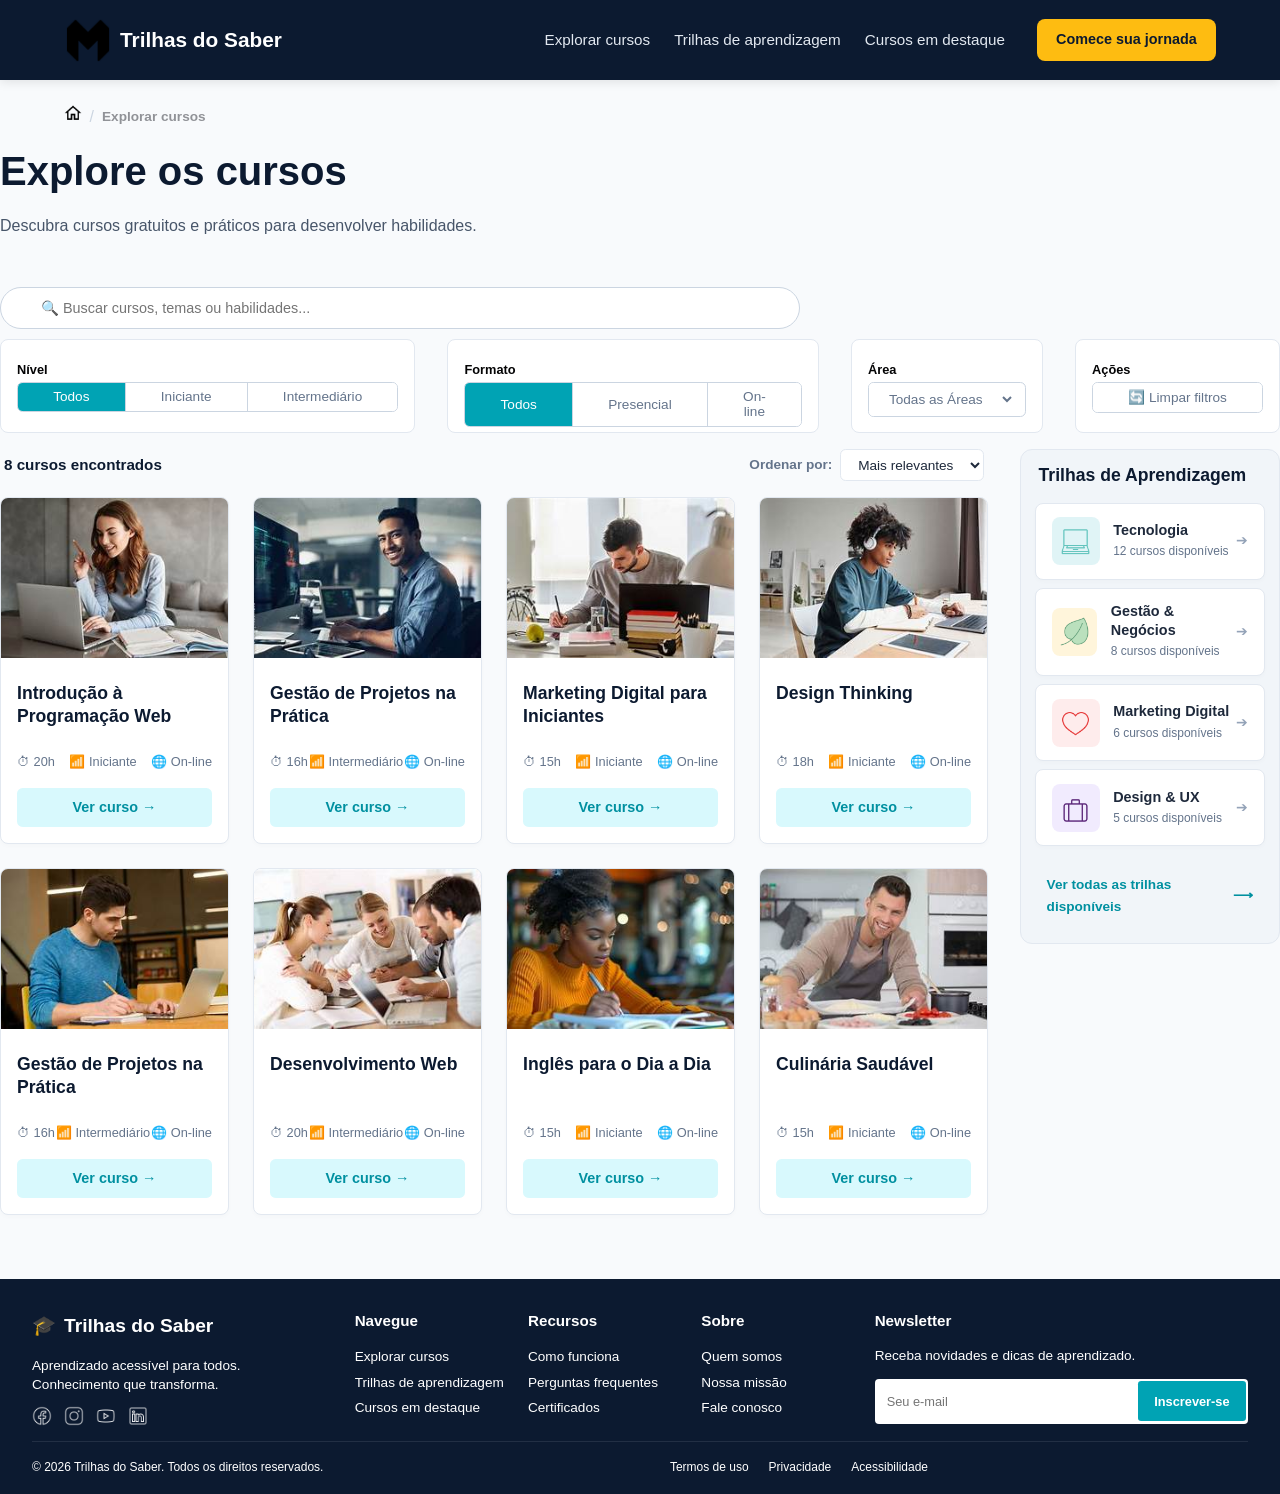
==== cursos.html @ 7eb3063f "Corrigir os comentários" ====
<!doctype html>
<html lang="pt-BR">

<head>
    <meta charset="UTF-8" />
    <meta name="viewport" content="width=device-width, initial-scale=1.0" />
    <title>Cursos - Trilhas do Saber</title>
    <link rel="stylesheet" href="style.css" />
</head>

<body>
    <header class="header-real">
        <div class="logo-area">
            <img src="./imagens/logo.png" alt="Logo do Trilhas do Saber" class="logo" />
            <strong>Trilhas do Saber</strong>
        </div>
        <div class="nav-area">
            <nav class="menu" aria-label="Navegação principal">
                <a href="index.html">Explorar cursos</a>
                <a href="#trilhas">Trilhas de aprendizagem</a>
                <a href="#destaque">Cursos em destaque</a>
            </nav>
            <a href="matricula.html" class="botao-jornada">Comece sua jornada</a>
        </div>
    </header>

    <div class="breadcrumb-container">
        <nav class="breadcrumb" aria-label="Caminho da página">
            <a href="index.html" class="link-casa">
                <img src="./imagens/casa.png" alt="Início" class="img-casa" /></a>
            <span class="separador">/</span>
            <a href="cursos.html" class="atual">Explorar cursos</a>
        </nav>
    </div>

    <main class="container">

        <section class="topo-catalogo">
            <div>
                <h1>Explore os cursos</h1>
                <p>Descubra cursos gratuitos e práticos para desenvolver habilidades.</p>
            </div>
            <div class="busca-container">
                <input type="text" placeholder="🔍 Buscar cursos, temas ou habilidades...">
            </div>
        </section>

        <section class="barra-filtros">

            <div class="filtros-bloco-individual">
                <div class="grupo-filtro">
                    <label>Nível</label>
                    <div class="opcoes-filtro">
                        <button class="btn-filtro ativo">Todos</button>
                        <button class="btn-filtro">Iniciante</button>
                        <button class="btn-filtro">Intermediário</button>
                    </div>
                </div>
            </div>

            <div class="filtros-bloco-individual">
                <div class="grupo-filtro">
                    <label>Formato</label>
                    <div class="opcoes-filtro">
                        <button class="btn-filtro ativo">Todos</button>
                        <button class="btn-filtro">Presencial</button>
                        <button class="btn-filtro">On-line</button>
                    </div>
                </div>
            </div>

            <div class="filtros-bloco-individual">
                <div class="grupo-filtro">
                    <label>Área</label>
                    <div class="opcoes-filtro">
                        <select class="select-filtro">
                            <option>Todas as Áreas</option>
                            <option>Tecnologia</option>
                            <option>Gestão</option>
                            <option>Marketing</option>
                        </select>
                    </div>
                </div>
            </div>

            <div class="filtros-bloco-individual limpar-bloco">
                <div class="grupo-filtro">
                    <label>Ações</label>
                    <div class="opcoes-filtro">
                        <button class="btn-limpar">🔄 Limpar filtros</button>
                    </div>
                </div>
            </div>

        </section>

        <div class="layout-catalogo">

            <section class="coluna-cursos">

                <div class="barra-contagem">
                    <div class="quantidade-cursos">
                        <strong>8 cursos encontrados</strong>
                    </div>

                    <div class="ordenacao-cursos">
                        <label for="ordenar">Ordenar por:</label>
                        <select id="ordenar">
                            <option>Mais relevantes</option>
                            <option>Menor duração</option>
                            <option>Maior duração</option>
                        </select>
                    </div>
                </div>

                <div class="grid-cursos">
                    <article class="card-curso">
                        <img src="././imagens/image2.png" alt="Imagem do curso de Introdução à Programação Web"
                            class="card-img">
                        <div class="card-conteudo">
                            <h3>Introdução à Programação Web</h3>
                            <div class="card-meta">
                                <span>⏱ 20h</span>
                                <span>📶 Iniciante</span>
                                <span>🌐 On-line</span>
                            </div>
                            <a href="matricula.html" class="link-curso">Ver curso →</a>
                        </div>
                    </article>

                    <article class="card-curso">
                        <img src="././imagens/image.png" alt="Imagem do curso de Gestão de Projetos" class="card-img">
                        <div class="card-conteudo">
                            <h3>Gestão de Projetos na Prática</h3>
                            <div class="card-meta">
                                <span>⏱ 16h</span>
                                <span>📶 Intermediário</span>
                                <span>🌐 On-line</span>
                            </div>
                            <a href="matricula.html" class="link-curso">Ver curso →</a>
                        </div>
                    </article>

                    <article class="card-curso">
                        <img src="././imagens/image3.png" alt="Imagem do curso de Marketing Digital para Iniciantes"
                            class="card-img">
                        <div class="card-conteudo">
                            <h3>Marketing Digital para Iniciantes</h3>
                            <div class="card-meta">
                                <span>⏱ 15h</span>
                                <span>📶 Iniciante</span>
                                <span>🌐 On-line</span>
                            </div>
                            <a href="matricula.html" class="link-curso">Ver curso →</a>
                        </div>
                    </article>

                    <article class="card-curso">
                        <img src="././imagens/image4.png" alt="Imagem do curso de Design Thinking" class="card-img">
                        <div class="card-conteudo">
                            <h3>Design Thinking</h3>
                            <div class="card-meta">
                                <span>⏱ 18h</span>
                                <span>📶 Iniciante</span>
                                <span>🌐 On-line</span>
                            </div>
                            <a href="matricula.html" class="link-curso">Ver curso →</a>
                        </div>
                    </article>

                    <article class="card-curso">
                        <img src="././imagens/image5.png" alt="Imagem do curso de Gestão de Projetos" class="card-img">
                        <div class="card-conteudo">
                            <h3>Gestão de Projetos na Prática</h3>
                            <div class="card-meta">
                                <span>⏱ 16h</span>
                                <span>📶 Intermediário</span>
                                <span>🌐 On-line</span>
                            </div>
                            <a href="matricula.html" class="link-curso">Ver curso →</a>
                        </div>
                    </article>

                    <article class="card-curso">
                        <img src="././imagens/image8.png" alt="Imagem do curso de Desenvolvimento Web" class="card-img">
                        <div class="card-conteudo">
                            <h3>Desenvolvimento Web</h3>
                            <div class="card-meta">
                                <span>⏱ 20h</span>
                                <span>📶 Intermediário</span>
                                <span>🌐 On-line</span>
                            </div>
                            <a href="matricula.html" class="link-curso">Ver curso →</a>
                        </div>
                    </article>

                    <article class="card-curso">
                        <img src="././imagens/image7.png" alt="Imagem do curso de Inglês para o Dia a Dia"
                            class="card-img">
                        <div class="card-conteudo">
                            <h3>Inglês para o Dia a Dia</h3>
                            <div class="card-meta">
                                <span>⏱ 15h</span>
                                <span>📶 Iniciante</span>
                                <span>🌐 On-line</span>
                            </div>
                            <a href="matricula.html" class="link-curso">Ver curso →</a>
                        </div>
                    </article>

                    <article class="card-curso">
                        <img src="././imagens/image6.png" alt="Imagem do curso de Culinária Saudável" class="card-img">
                        <div class="card-conteudo">
                            <h3>Culinária Saudável</h3>
                            <div class="card-meta">
                                <span>⏱ 15h</span>
                                <span>📶 Iniciante</span>
                                <span>🌐 On-line</span>
                            </div>
                            <a href="matricula.html" class="link-curso">Ver curso →</a>
                        </div>
                    </article>
                </div>
            </section>

            <aside class="barra-lateral">
                <h2 class="titulo-lateral">Trilhas de Aprendizagem</h2>

                <div class="card-trilha">
                    <div class="trilha-info">
                        <div class="trilha-icone icone-tech">
                            <img src="./imagens/note.png" alt="Tecnologia" class="img-trilha-icone" />
                        </div>
                        <div class="trilha-texto">
                            <h3>Tecnologia</h3>
                            <span>12 cursos disponíveis</span>
                        </div>
                    </div>
                    <span class="seta-trilha">➔</span>
                </div>

                <div class="card-trilha">
                    <div class="trilha-info">
                        <div class="trilha-icone icone-gestao">
                            <img src="./imagens/folha.png" alt="Gestão" class="img-trilha-icone" />
                        </div>
                        <div class="trilha-texto">
                            <h3>Gestão & Negócios</h3>
                            <span>8 cursos disponíveis</span>
                        </div>
                    </div>
                    <span class="seta-trilha">➔</span>
                </div>

                <div class="card-trilha">
                    <div class="trilha-info">
                        <div class="trilha-icone icone-marketing">
                            <img src="./imagens/coracao.png" alt="Marketing" class="img-trilha-icone" />
                        </div>
                        <div class="trilha-texto">
                            <h3>Marketing Digital</h3>
                            <span>6 cursos disponíveis</span>
                        </div>
                    </div>
                    <span class="seta-trilha">➔</span>
                </div>

                <div class="card-trilha">
                    <div class="trilha-info">
                        <div class="trilha-icone icone-design">
                            <img src="./imagens/maleta.png" alt="Design" class="img-trilha-icone" />
                        </div>
                        <div class="trilha-texto">
                            <h3>Design & UX</h3>
                            <span>5 cursos disponíveis</span>
                        </div>
                    </div>
                    <span class="seta-trilha">➔</span>
                </div>

                <a href="#" class="link-ver-trilhas">
                    Ver todas as trilhas disponíveis <span>⟶</span>
                </a>
            </aside>
        </div>
    </main>
    <footer class="footer-principal">
        <div class="footer-container">

            <div class="footer-coluna logo-redes">
                <div class="logo-area-footer">
                    <span>🎓</span>
                    <strong>Trilhas do Saber</strong>
                </div>
                <p class="footer-tagline">Aprendizado acessível para todos. Conhecimento que transforma.</p>
                <div class="redes-sociais">
                    <a href="#" aria-label="Ir para o Facebook"><img src="././imagens/facebook.png" alt="Facebook"></a>
                    <a href="#" aria-label="Ir para o Instagram"><img src="././imagens/instagram.png"
                            alt="Instagram"></a>
                    <a href="#" aria-label="Ir para o YouTube"><img src="././imagens/youtube.png" alt="YouTube"></a>
                    <a href="#" aria-label="Ir para o LinkedIn"><img src="././imagens/linkedin.png" alt="LinkedIn"></a>
                </div>
            </div>

            <div class="footer-coluna">
                <h3>Navegue</h3>
                <ul>
                    <li><a href="cursos.html">Explorar cursos</a></li>
                    <li><a href="#trilhas">Trilhas de aprendizagem</a></li>
                    <li><a href="#destaque">Cursos em destaque</a></li>
                </ul>
            </div>

            <div class="footer-coluna">
                <h3>Recursos</h3>
                <ul>
                    <li><a href="#">Como funciona</a></li>
                    <li><a href="#">Perguntas frequentes</a></li>
                    <li><a href="#">Certificados</a></li>
                </ul>
            </div>

            <div class="footer-coluna">
                <h3>Sobre</h3>
                <ul>
                    <li><a href="#">Quem somos</a></li>
                    <li><a href="#">Nossa missão</a></li>
                    <li><a href="#">Fale conosco</a></li>
                </ul>
            </div>

            <div class="footer-coluna newsletter">
                <h3>Newsletter</h3>
                <p>Receba novidades e dicas de aprendizado.</p>
                <div class="newsletter-form">
                    <input type="email" placeholder="Seu e-mail">
                    <button type="button">Inscrever-se</button>
                </div>
            </div>

        </div>

        <div class="footer-inferior">
            <p>&copy; 2026 Trilhas do Saber. Todos os direitos reservados.</p>
            <div class="links-legais">
                <a href="#">Termos de uso</a>
                <a href="#">Privacidade</a>
                <a href="#">Acessibilidade</a>
            </div>
        </div>
    </footer>
</body>

</html>
---- style.css ----
* {
  box-sizing: border-box;
}
html {
  font-size: 16px;
}

:root {
  --fs-1: 0.875rem;
  --fs-2: 1rem;
  --fs-3: 1.25rem;
  --space-1: 0.5rem;
  --space-2: 1rem;
  --space-3: 1.5rem;
  --cor-primaria: #0c1a30;   
  --cor-destaque: #febc11;    
  --cor-fundo: #f8fafc;       
  --cor-borda: #e2e8f0;       
  --cor-texto: #1e293b;
}

body {
  background-color: var(--cor-fundo);
  color: var(--cor-texto);
  font-family: Verdana, sans-serif;
  margin: 0;
  padding: 0;
  font-size: var(--fs-2);
  line-height: 1.6;
}

/* ==========================================================================
   2. TIPOGRAFIA BASE
   ========================================================================== */
h1, h2, h3 {
  font-family: Verdana, sans-serif;
  line-height: 1.3; 
  color: var(--cor-primaria);
}

h1 {
  font-size: 2.5rem;
  margin-bottom: 0.5rem;
}

h2 {
  font-size: var(--fs-3);
  margin-top: 0;
}

p {
  color: #475569;
  font-size: 1rem;
}

/* ==========================================================================
   3. LAYOUT GLOBAL E HEADER
   ========================================================================== */
.container {
  width: 100%;
  max-width: 105rem;
  margin: 0 auto;
  padding: 0 auto; /* Alinhado lateralmente com o preenchimento do header */
}

.header-real {
  background-color: var(--cor-primaria);
  color: #ffffff;
  display: flex;
  align-items: center;
  justify-content: space-between;
  padding: 1rem 4rem;
  box-shadow: 0 2px 10px rgba(0,0,0,0.1);
}
.logo{
  max-width: 3rem;              
  max-height: 100%;     
  width: auto;
  object-fit: contain;           /* Evita distorções na imagem */
  transition: transform 0.2s;    /* Transição suave para o efeito de passar o mouse */
}

.logo-area {
  display: flex;
  align-items: center;
  gap: 0.5rem;
  font-size: 1.3rem;
}

.logo-area strong {
  color: #ffffff;
}

.nav-area {
  display: flex;
  align-items: center;
  gap: 2rem;
}

.menu {
  display: flex;
  gap: 1.5rem;
}

.menu a {
  background: transparent;
  color: #e2e8f0;
  text-decoration: none;
  font-weight: 500;
  font-size: 0.95rem;
  transition: color 0.2s;
}

.menu a:hover {
  color: var(--cor-destaque);
}

.botao-jornada {
  background-color: var(--cor-destaque);
  color: var(--cor-primaria);
  padding: 0.6rem 1.2rem;
  border-radius: 0.5rem;
  text-decoration: none;
  font-weight: 700;
  font-size: 0.9rem;
  transition: transform 0.2s;
}

.botao-jornada:hover {
  transform: scale(1.05);
}

/* ==========================================================================
   4. BREADCRUMB (ZONA DA CASINHA)
   ========================================================================== */
.breadcrumb-container {
  background-color: transparent; /* Remove o fundo branco, unindo ao background do site */
  border-bottom: none;           /* Remove a borda/linha que diferenciava o bloco */
  padding: 1.5rem 4rem 0rem 4rem; 
  height: 2rem;                   /* Ajusta a altura automaticamente ao conteúdo */
}

.breadcrumb {
  display: flex;
  align-items: center;
  gap: 0.5rem;                   
}
.breadcrumb a {
  color: #64748b;
  text-decoration: none;
}

.breadcrumb a:hover {
  color: var(--cor-primaria);
}

.breadcrumb a.atual {
  color:#4f52579d;
  font-weight: 550;           
  font-size: 0.85rem;         
  text-decoration: none;
}

.breadcrumb span {
  color: #cbd5e1;
}
.img-casa {
  width: 1.1rem;                 /* Tamanho pequeno e proporcional à fonte do texto */
  height: 1.1rem;                /* Mantém a proporção quadrada perfeita */
  object-fit: contain;           /* Evita distorções na imagem */
  transition: transform 0.2s;    /* Transição suave para o efeito de passar o mouse */
}
/* Efeito interativo ao passar o mouse */
.link-casa:hover .img-casa {
  transform: scale(1.1);         
}
/* ==========================================================================
   5. BARRA DE FILTROS E BUSCA
   ========================================================================== */
.topo-catalogo {
  display: flex;
  justify-content: space-between;
  align-items: center;
  flex-wrap: wrap;
  gap: 2rem;
}

/* Contêiner que envolve o input de busca */
.busca-container {
  position: relative;
  width: 100%;
  max-width: 50rem; 
}

.busca-container input {
  width: 100%;
  padding: 0.75rem 1rem 0.75rem 2.5rem;
  border: 1px solid #cbd5e1;
  border-radius: 2rem;
  font-size: 0.9rem;
  outline: none;
  transition: border-color 0.2s, box-shadow 0.2s;
}

.busca-container input:focus {
  border-color: #00a3b4;
  box-shadow: 0 0 0 3px rgba(0, 163, 180, 0.15);
}

/* Barra estruturada na mesma proporção do layout (5fr 1fr) */
.barra-filtros {
  display: grid;
  grid-template-columns: 1.2fr 1.2fr 1.1fr 1fr;
  gap: 2rem;
  margin-bottom: 1rem;
  align-items: flex-end;
}
.filtros-bloco-individual {
  background: #ffffff;
  padding: 1rem;
  border-radius: 0.5rem;
  border: 1px solid var(--cor-borda);
  display: flex;
  flex-direction: column;
  height: 90%;
}

.filtros-esquerda {
  display: flex;
  gap: 1.5rem;
  flex-wrap: wrap;
  background: #ffffff;
  padding: 1rem;
  border-radius: 0.5rem;
  border: 1px solid var(--cor-borda);
}

.filtros-direita-container {
  background: #ffffff;
  padding: 1.7rem;
  border-radius: 0.5rem;
  border: 1px solid var(--cor-borda);
  display: flex;
  justify-content: center;
  align-items: flex-end;
}

.limpar-bloco .opcoes-filtro,
.limpar-bloco .grupo-filtro {
  width: 100%;
}
.grupo-filtro label {
  font-size: 0.8rem;
  font-weight: 700;
  color: #040405;
}

.opcoes-filtro {
  display: flex;
  border: 1px solid #cbd5e1;
  border-radius: 0.35rem;
  overflow: hidden;
  background-color: #ffffff;
}
.btn-filtro, .select-filtro, .btn-limpar {
  background: #ffffff;
  border: none;
  padding: 0.4rem 2.2rem;
  font-size: 0.85rem;
  font-family: Verdana, sans-serif;
  color: #64748b;
  cursor: pointer;
}

.btn-filtro.ativo {
  background: #00a3b4; 
  color: white;
}

.btn-filtro:not(:last-child) {
  border-right: 1px solid #cbd5e1;
}
.select-filtro {
  border: none;
  padding: 0.5rem 1rem;
  font-size: 0.85rem;
  color: #64748b;
  font-family: Verdana, sans-serif;
  cursor: pointer;
  background-color: #ffffff;
  outline: none;
}

.btn-limpar {
  width: 100%;
  font-weight: 500;
  white-space: nowrap;
  transition: background 0.2s, color 0.2s;
}

.btn-limpar:hover {
  background: #f1f5f9;
  color: #ef4444;
}
/* ==========================================================================
   6. LAYOUT DUAS COLUNAS E CARDS
   ========================================================================== */
.layout-catalogo {
  display: grid;
  grid-template-columns: 3.8fr 1fr; 
  gap: 2rem;
}

.coluna-cursos {
  display: flex;
  flex-direction: column;
  gap: 1rem;
}

.barra-contagem {
  display: flex;
  justify-content: space-between; 
  align-items: center;
  padding: 0 0.25rem;
}

.quantidade-cursos {
  font-size: 0.95rem;
  color: var(--cor-primaria);    
}

.ordenacao-cursos {
  display: flex;
  align-items: center;
  gap: 0.5rem;
  font-size: 0.85rem;
  color: #64748b;                
  font-weight: 700;
}

.ordenacao-cursos select {
  padding: 0.4rem 0.8rem;
  border: 1px solid var(--cor-borda);
  border-radius: 0.35rem;
  background-color: #ffffff;
  color: #1e293b;
  font-family: Verdana, sans-serif;
  font-size: 0.85rem;
  cursor: pointer;
}

.grid-cursos {
  display: grid;
  grid-template-columns: repeat(4, minmax(0, 1fr));
  gap: 1.5rem;
}

.card-curso {
  background: #ffffff;
  border: 1px solid var(--cor-borda);
  border-radius: 0.5rem;
  overflow: hidden;
  display: flex;
  flex-direction: column;
  box-shadow: 0 2px 5px rgba(0,0,0,0.02);
}

.card-img {
  width: 100%;
  height: 10rem;
  object-fit: cover;
  object-position: center;
}

.card-conteudo {
  padding: 1rem;
  display: flex;
  flex-direction: column;
  flex-grow: 1;
}

.card-conteudo h3 {
  font-size: 1.1rem;
  margin: 0.5rem 0;
}

.card-meta {
  display: flex;
  justify-content: space-between;
  font-size: 0.8rem;
  color: #64748b;
  margin-top: auto;
  padding-top: 1rem;
}

.link-curso {
  display: block;                  
  text-align: center;             
  margin-top: 1rem;      
  font-size: 0.9rem;         
  background-color: rgba(158, 241, 250, 0.4);       
  color: #0090a0;                  
  padding: 0.5rem 1rem;            
  border-radius: 0.35rem;          
  text-decoration: none;          
  font-weight: 700;                
  transition: background-color 0.2s, color 0.2s, transform 0.2s; 
}

.link-curso:hover {
  background-color: #00a3b4;       
  color: #ffffff;
  transform: translateY(-2px);  
}

/* ==========================================================================
   6.1 BARRA LATERAL (MENU DE TRILHAS EM CARDS INDEPENDENTES)
   ========================================================================== */
.barra-lateral {
  background-color: #f1f5f9;       /* Fundo cinza suave do painel lateral */
  border: 1px solid var(--cor-borda);
  padding: 0.85rem;
  border-radius: 0.75rem;
  height: fit-content;
  display: flex;
  flex-direction: column;
  gap: 0.5rem;                    /* Espaçamento entre os cards brancos */
}

.titulo-lateral {
  font-size: 1.1rem;
  font-weight: 700;
  color: var(--cor-primaria);
  margin-top: 0;
  margin-bottom: 0.5rem;
  padding-left: 0.25rem;
}

/* O Card Branco Individual */
.card-trilha {
  background-color: #ffffff;       /* Fundo do card puramente branco */
  border: 1px solid var(--cor-borda);
  border-radius: 0.5rem;
  padding: 0.85rem 1rem;
  display: flex;
  justify-content: space-between;
  align-items: center;
  cursor: pointer;
  box-shadow: 0 2px 4px rgba(0, 0, 0, 0.02);
  transition: transform 0.2s, box-shadow 0.2s;
}

.card-trilha:hover {
  transform: translateY(-2px);
  box-shadow: 0 4px 12px rgba(12, 26, 48, 0.05);
  border-color: #cbd5e1;
}

.trilha-info {
  display: flex;
  align-items: center;
  gap: 0.85rem;                    /* Distância entre o ícone e o texto */
}

/* O "Selo"/Fundo do Ícone gerado automaticamente via CSS */
.trilha-icone {
  width: 3rem;
  height: 3rem;
  border-radius: 0.5rem;           /* Bordas arredondadas para o fundo do ícone */
  display: flex;
  align-items: center;
  justify-content: center;
}

/* Definição de cores de fundo diferentes para cada tipo de trilha (Exemplo) */
.icone-tech { background-color: rgba(0, 163, 180, 0.12); }      /* Azul/Verde claro */
.icone-gestao { background-color: rgba(254, 188, 17, 0.15); }    /* Amarelo claro */
.icone-marketing { background-color: rgba(239, 68, 68, 0.1); }   /* Vermelho claro */
.icone-design { background-color: rgba(139, 92, 246, 0.12); }    /* Roxo claro */

/* Ajuste da imagem interna do ícone */
.img-trilha-icone {
  width: 1.8rem;
  height: 1.8rem;
  object-fit: contain;
}

/* Textos internos do card */
.trilha-texto h3 {
  font-size: 0.9rem;
  font-weight: 600;
  color: var(--cor-texto);
  margin: 0 0 0.15rem 0;
}

.trilha-texto span {
  font-size: 0.75rem;
  color: #64748b;
  display: block;
}

/* Seta decorativa na ponta direita do card */
.seta-trilha {
  color: #94a3b8;
  font-size: 0.85rem;
  transition: transform 0.2s, color 0.2s;
}

.card-trilha:hover .seta-trilha {
  color: #00a3b4;
  transform: translateX(3px);     /* Seta dá um leve pulinho para o lado no hover */
}

/* Link Inferior de "Ver todas as trilhas" */
.link-ver-trilhas {
  display: flex;
  align-items: center;
  justify-content: center;
  gap: 0.5rem;
  margin-top: 0.5rem;
  padding: 0.75rem;
  font-size: 0.85rem;
  font-weight: 650;
  color: #0090a0;
  text-decoration: none;
  border-radius: 0.5rem;
  transition: background-color 0.2s, color 0.2s;
}

.link-ver-trilhas:hover {
  background-color: rgba(0, 163, 180, 0.08);
  color: #008494;
}

.link-ver-trilhas span {
  transition: transform 0.2s;
}

.link-ver-trilhas:hover span {
  transform: translateX(4px);
}
/* ==========================================================================
   7. RODAPÉ INSTITUCIONAL OTIMIZADO (MAIS ESTICADO E COMPACTO)
   ========================================================================== */
.footer-principal {
  background-color: var(--cor-primaria);
  color: #ffffff;
  /* Reduzido o padding vertical (de 4rem para 2rem) para deixar mais baixo */
  padding: 2rem 2rem 1rem 2rem; 
  margin-top: 4rem;
  width: 100%;
}

.footer-container {
  /* Aumentado o max-width para 98rem (ou use 100% se quiser colar totalmente) */
  max-width: 100rem; 
  margin: 0 auto;
  display: grid;
  grid-template-columns: 2fr 1fr 1fr 1fr 2.5fr;
  gap: 1.5rem; /* Diminuído o espaço entre as colunas */
  padding-bottom: 0.5rem; /* Menor espaçamento antes da linha fina */
  border-bottom: 1px solid rgba(226, 232, 240, 0.1);
}

.footer-coluna h3 {
  color: #ffffff;
  font-size: 0.95rem; /* Fonte ligeiramente menor */
  font-weight: 700;
  margin-top: 0;
  margin-bottom: 0.75rem; /* Menor distância entre o título e os links */
}

.footer-coluna ul {
  list-style: none; 
  padding: 0;       
  margin: 0;        
}
.footer-coluna ul li a {
  color: #ffffff;
  text-decoration: none;
  font-size: 0.85rem; /* Fonte mais compacta */
  transition: color 0.2s;
}

.footer-coluna ul li a:hover {
  color: var(--cor-destaque);
}

/* Coluna 1 específica (Logo e Redes) */
.logo-area-footer {
  display: flex;
  align-items: center;
  gap: 0.5rem;
  font-size: 1.2rem;
  margin-bottom: 0.5rem; /* Menor distância abaixo da logo */
}

.footer-tagline {
  color: #ffffff;
  font-size: 0.85rem;
  line-height: 1.4; /* Linhas do texto explicativo mais próximas */
  margin-bottom: 0.75rem;
}
/* Contêiner das redes sociais */
.redes-sociais {
  display: flex;
  gap: 0.75rem;       /* Espaçamento lateral entre os ícones */
  align-items: center;
  margin-top: 0.5rem; /* Distância sutil entre o texto de cima e os ícones */
}

/* Estilização das imagens dos ícones */
.redes-sociais img {
  width: 1.25rem;     /* Define uma largura pequena e fixa (cerca de 20px) */
  height: 1.25rem;    /* Garante que fiquem perfeitamente quadradas */
  object-fit: contain;/* Impede que a imagem distorça ou amasse */
  transition: transform 0.2s, opacity 0.2s;
  cursor: pointer;
}

/* Efeito interativo ao passar o mouse (opcional, mas dá um toque profissional) */
.redes-sociais img:hover {
  transform: scale(1.1); /* Dá um leve zoom ao passar o mouse */
  opacity: 0.8;          /* Deixa ligeiramente transparente no hover */
}

/* Coluna da Newsletter */
.footer-coluna.newsletter p {
  color: #ffffff;
  font-size: 0.85rem;
  margin-bottom: 0.75rem;
}

.newsletter-form {
  display: flex;
  border-radius: 0.25rem;
  overflow: hidden;
  background-color: #ffffff;
  padding: 0.15rem; /* Deixa a barra de input mais fina */
}
.newsletter-form input {
  border: none;
  padding: 0.2rem 0.6rem; /* Input mais compacto */
  font-size: 0.8rem;
  outline: none;
  width: 100%;
}

.newsletter-form button {
  background-color: #00a3b4;
  color: #ffffff;
  border: none;
  padding: 0.8rem 1rem;
  font-size: 0.8rem;
  font-weight: 600;
  cursor: pointer;
  white-space: nowrap; /* Evita quebra de linha no botão */
  border-radius: 0.2rem;
  transition: background-color 0.2s;
}

/* Faixa Final Inferior (Direitos Autorais) */
.footer-inferior {
  max-width: 98rem;
  margin: 0 auto;
  padding-top: 1rem; /* Menor espaçamento do topo */
  display: flex;
  justify-content: space-between;
  align-items: center;
  flex-wrap: wrap;
  gap: 1rem;
}

.footer-inferior p {
  color: #ffffff;
  font-size: 0.75rem;
  margin: 0;
}

.links-legais {
  display: flex;
  gap: 1.25rem;
  padding: 0rem 20rem;
}

.links-legais a {
  color: #ffffff;
  text-decoration: none;
  font-size: 0.75rem;
}
/* Tratamento responsivo para o rodapé em telas menores */
@media (max-width: 1024px) {
  .footer-container {
    grid-template-columns: repeat(2, 1fr);
    gap: 2rem;
  }
  .footer-coluna.newsletter, .footer-coluna.logo-redes {
    grid-column: span 2;
  }
}

@media (max-width: 600px) {
  .footer-principal {
    padding: 3rem 1.5rem 1.5rem 1.5rem;
  }
  .footer-container {
    grid-template-columns: 1fr;
  }
  .footer-coluna.newsletter, .footer-coluna.logo-redes {
    grid-column: span 1;
  }
  .footer-inferior {
    flex-direction: column;
    text-align: center;
  }
}
/* ==========================================================================
   ELEMENTOS EXCLUSIVOS DA PÁGINA DE INÍCIO (HOME) - CORRIGIDO
   ========================================================================== */

/* 1. Modificações na seção topo do catálogo para agir como Hero Banner */
.hero-home {
  display: flex;
  align-items: center;
  justify-content: space-between;
  gap: 2rem;
  padding: 3rem 0;
}

.hero-conteudo {
  flex: 1;
}

.hero-conteudo h1 {
  font-size: 2.5rem;
  line-height: 1.2;
}

.hero-conteudo .texto-azul {
  color: #00a3b4;
}

.hero-conteudo p {
  font-size: 1.1rem;
  margin: 1.2rem 0 2rem 0;
  color: #475569;
}

.btn-explorar {
  display: inline-block;
  background-color: #ff6b6b;
  color: #ffffff;
  padding: 0.8rem 1.8rem;
  font-weight: 600;
  border-radius: 2rem;
  text-decoration: none;
  transition: background 0.2s;
}

.btn-explorar:hover {
  background-color: #fa5252;
}

.hero-imagem {
  flex: 1;
  text-align: right;
}

.hero-imagem img {
  max-width: 100%;
  height: auto;
}

/* 2. Grade com 6 Trilhas (Horizontal) */
.titulo-sessao {
  font-size: 1.5rem;
  font-weight: 700;
  margin: 3rem 0 1.5rem 0;
  color: #1e293b;
}

.grid-trilhas-home {
  display: grid;
  grid-template-columns: repeat(auto-fit, minmax(180px, 1fr));
  gap: 1rem;
  margin-bottom: 0.5rem;
}

.card-trilha-grade {
  padding: 1.2rem;
  border-radius: 0.5rem;
  display: flex;
  flex-direction: column;
  gap: 0.5rem;
  border: 1px solid rgba(0, 0, 0, 0.05);
}
/* No bloco da home no CSS, apenas limpe o .icone-home e garanta isso para os novos cards: */
.card-trilha-grade {
  padding: 1.2rem;
  border-radius: 0.5rem;
  display: flex;
  flex-direction: column; /* Faz o ícone ficar acima do texto */
  align-items: flex-start;
  gap: 0.5rem;
  border: 1px solid rgba(0, 0, 0, 0.05);
}
/* Cores pastéis harmônicas para os fundos */
.cor-tech { background-color: #ecfeff; }
.cor-gestao { background-color: #eef2ff; }
.cor-marketing { background-color: #fffbeb; }
.cor-pessoal { background-color: #fef2f2; }
.cor-sustentavel { background-color: #f0fdf4; }
.cor-idiomas { background-color: #f8fafc; }

.texto-trilha-home h3 {
  font-size: 0.9rem;
  margin: 0 0 0.3rem 0;
  color: #0f172a;
}

.texto-trilha-home p {
  font-size: 0.75rem;
  color: #64748b;
  margin: 0;
  line-height: 1.4;
}

/* Ajuste fino para a grid da home alinhar com a lateral */
.layout-home {
  align-items: min-content;
}

/* Margem inferior para os cards de curso não colarem no botão de ver todos */
.layout-home .grid-cursos {
  margin-bottom: 0.5rem;
}

.link-ver-todas-home {
  display: inline-block;
  color: #00a3b4;
  text-decoration: none;
  font-weight: 600;
}

/* ==========================================================================
   LINHA DE PROGRESSO (MENU LATERAL)
   ========================================================================== */

.bloco-progresso {
  background-color: #f8fafc;
  padding: 1.5rem;
  border-radius: 0.5rem;
  border: 1px solid #e2e8f0;
}

.bloco-progresso .titulo-lateral {
  font-size: 1.1rem;
  margin-top: 0;
  margin-bottom: 1.5rem;
  color: #0f172a;
}

.lista-progresso-home {
  list-style: none; /* Remove os números normais da lista */
  padding: 0;
  margin: 0;
  display: flex;
  flex-direction: column;
  gap: 1.5rem;
  position: relative;
}

/* A Linha Vertical Conectora (Fundo) */
.lista-progresso-home::before {
  content: "";
  position: absolute;
  left: 11px; /* Centraliza a linha exatamente atrás das bolinhas */
  top: 5px;
  bottom: 5px;
  width: 2px;
  background-color: #e2e8f0; /* Cor da linha conectora */
  z-index: 1;
}

/* Estrutura de cada item da lista */
.lista-progresso-home li {
  position: relative;
  padding-left: 2.5rem; /* Abre espaço para a bolinha na esquerda */
  font-size: 0.85rem;
  z-index: 2; /* Garante que os textos e bolinhas fiquem por cima da linha */
}

/* O Círculo Indicador (Padrão / Não Concluído) */
.lista-progresso-home li::before {
  content: ""; /* Fica vazio por padrão */
  position: absolute;
  left: 0;
  top: 2px;
  width: 24px;
  height: 24px;
  border-radius: 50%;
  background-color: #ffffff;
  border: 2px solid #cbd5e1; /* Borda cinza para o que falta fazer */
  display: flex;
  align-items: center;
  justify-content: center;
  font-size: 0.75rem;
  font-weight: bold;
  color: #64748b;
  box-sizing: border-box;
}

/* Customização para os itens Concluídos (.passo-feito) */
.lista-progresso-home li.passo-feito::before {
  content: "✓"; /* Adiciona o ícone de confirmação */
  background-color: #00a3b4; /* Cor de fundo ativa (mesmo azul do site) */
  border-color: #00a3b4;
  color: #ffffff; /* Cor do check branco */
}

/* Textos internos */
.lista-progresso-home li strong {
  display: block;
  color: #334155;
  margin-bottom: 0.15rem;
}

.lista-progresso-home li p {
  margin: 0;
  color: #64748b;
  font-size: 0.75rem;
  line-height: 1.4;
}

/* Bloco de Chamada Amarelo */
.card-jornada-home-aviso {
  background-color: #fecb2f;
  border-radius: 0.5rem;
  padding: 1.5rem;
  display: flex;
  gap: 1rem;
}

.jornada-icone-svg {
  font-size: 2.5rem;
}

.jornada-texto-home h3 {
  margin: 0 0 0.4rem 0;
  font-size: 1.1rem;
}

.jornada-texto-home p {
  font-size: 0.85rem;
  margin: 0 0 1rem 0;
  color: #334155;
}

.botao-jornada-amarelo {
  display: inline-block;
  background-color: #ff6b6b;
  color: #ffffff;
  padding: 0.5rem 1.2rem;
  text-decoration: none;
  font-weight: 600;
  font-size: 0.85rem;
  border-radius: 0.25rem;
}

/* ==========================================================================
   SEÇÃO DE DEPOIMENTOS (HOME) - ESTILO LIMPO LADO A LADO
   ========================================================================== */

.depoimentos-section {
  width: 100%;
  margin-top: 3rem;
  box-sizing: border-box;
}

.depoimentos-container {
  display: flex;
  flex-direction: column;
  gap: 1.5rem;
}

/* 2. Força o grid a dividir o espaço em 4 colunas perfeitamente iguais */
.grid-depoimentos {
  display: grid;
  grid-template-columns: repeat(4, 1fr); /* Divide o espaço horizontal em 4 partes idênticas */
  gap: 1.5rem; /* Espaço uniforme entre cada depoimento */
  width: 100%;
  margin-top: 1.5rem;
  box-sizing: border-box;
}

/* 3. Ajusta o card para que a foto fique no topo/esquerda e o bloco de conteúdo flua bem */
.card-depoimento {
  display: flex;
  flex-direction: row; /* Foto na esquerda, conteúdo na direita */
  align-items: flex-start;
  gap: 0.8rem;
  width: 100%;
  box-sizing: border-box;
}

/* 4. Garante que a foto do estudante não seja esmagada */
.foto-estudante {
  width: 45px !important;
  height: 45px !important;
  border-radius: 50%;
  object-fit: cover;
  flex-shrink: 0; /* Impede que a foto vire um "ovo" ou suma */
}

/* 5. A CHAVE DO PROBLEMA: Força os textos a empilharem verticalmente */
.depoimento-conteudo {
  display: flex;
  flex-direction: column; /* Empilha: Texto -> Nome -> Profissão */
  align-items: flex-start;
  text-align: left;
  gap: 0.3rem; /* Espaçamento sutil entre cada linha */
  flex: 1; /* Ocupa todo o resto da largura do card */
  min-width: 0; /* Evita que o texto estoure o limite do container */
}

/* Estilo do texto do depoimento */
.depoimento-conteudo p {
  font-size: 0.8rem;
  line-height: 1.4;
  color: #475569;
  margin: 0;
}

/* Estilo do Nome do Estudante (agora embaixo do texto) */
.depoimento-conteudo strong {
  font-size: 0.85rem;
  color: #1e293b;
  font-weight: 700;
  display: block;
  margin-top: 0.3rem;
}

/* Estilo da Profissão (abaixo do nome) */
.depoimento-conteudo span {
  font-size: 0.75rem;
  color: #64748b;
  display: block;
}

/* Alinha os pontinhos de paginação no centro do container */
.depoimentos-paginacao {
  display: flex;
  justify-content: center;
  align-items: center;
  gap: 0.4rem;
  margin-top: 2rem;
  width: 100%;
}

.depoimentos-paginacao .ponto {
  width: 6px;
  height: 6px;
  border-radius: 50%;
  background-color: #cbd5e1;
  cursor: pointer;
}

.depoimentos-paginacao .ponto.ativo {
  background-color: #00a3b4; /* Cor verde/azul do seu site */
}
/* Responsividade: Em tablets e celulares, os cards quebram em menos colunas para não amassar */
@media (max-width: 1024px) {
  .grid-depoimentos {
    grid-template-columns: repeat(2, 1fr);
  }
}

@media (max-width: 640px) {
  .grid-depoimentos {
    grid-template-columns: 1fr;
  }
}
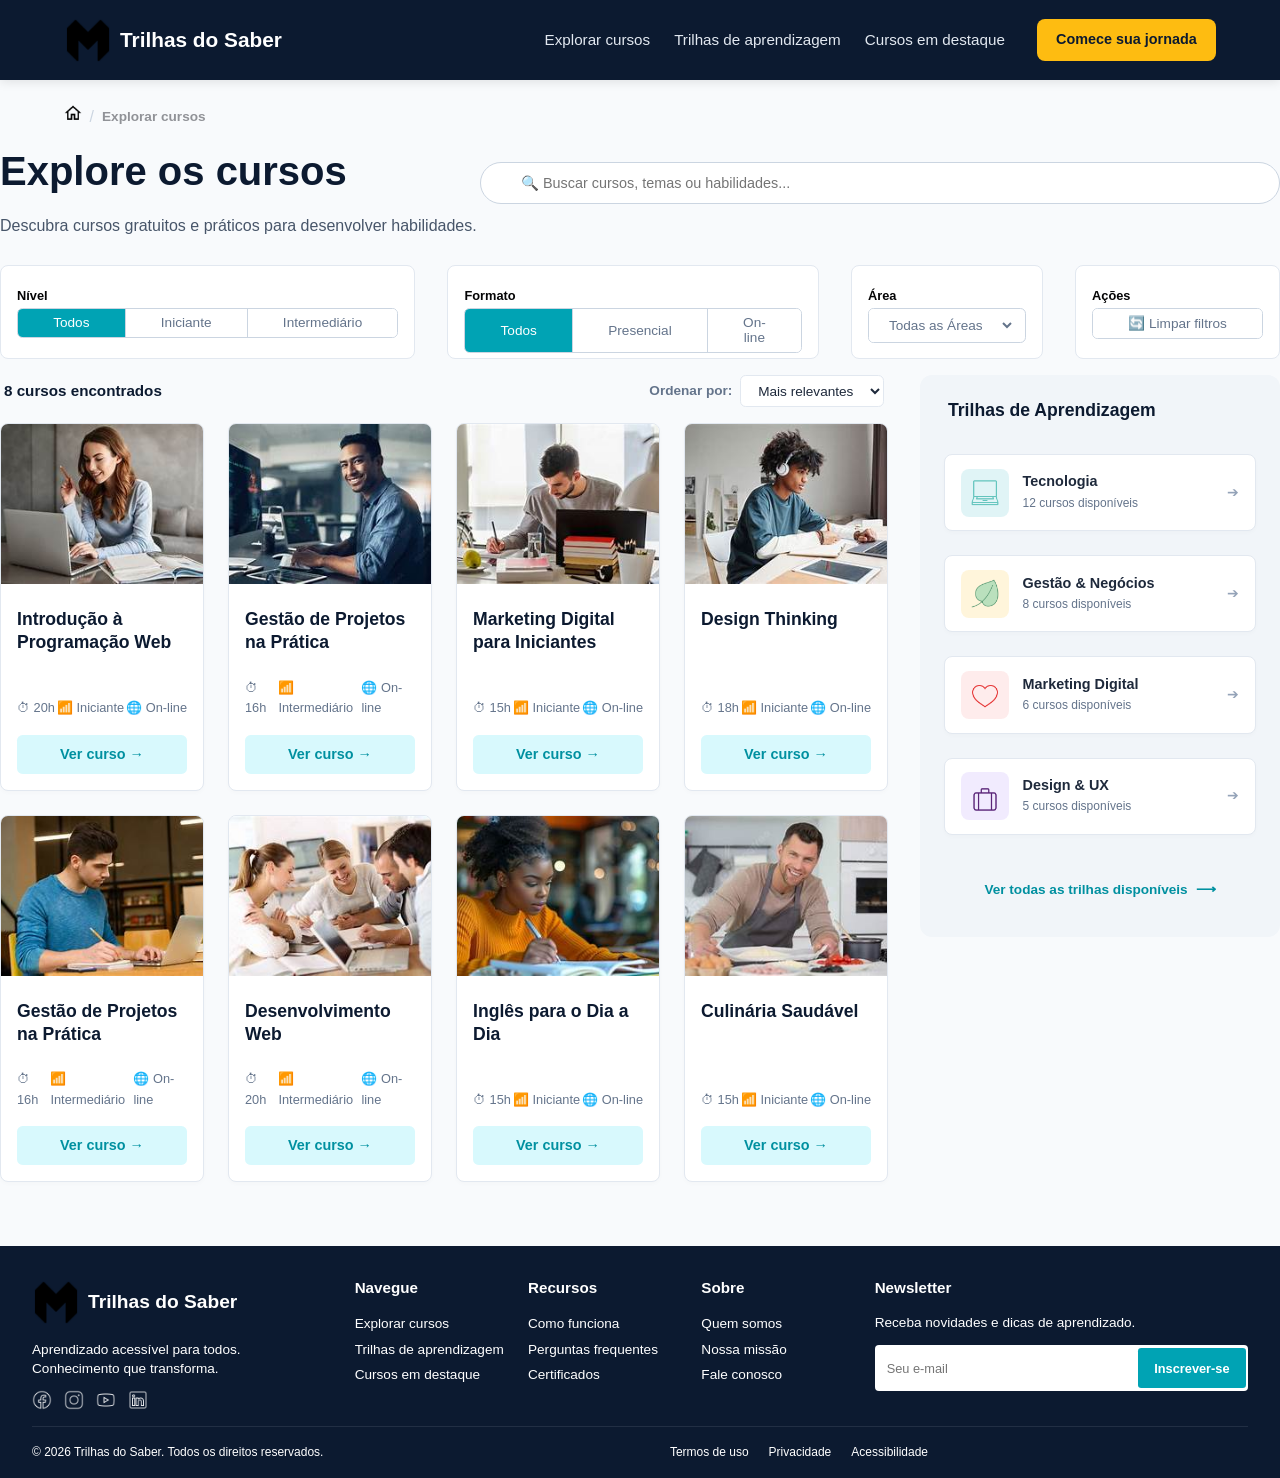
==== commit e79dbad2: "finalização do projeto" ====
--- a/cursos.html
+++ b/cursos.html
@@ -5,7 +5,7 @@
     <meta charset="UTF-8" />
     <meta name="viewport" content="width=device-width, initial-scale=1.0" />
     <title>Cursos - Trilhas do Saber</title>
-    <link rel="stylesheet" href="style.css" />
+    <link rel="stylesheet" href="./css/style.css" />
 </head>
 
 <body>
@@ -289,7 +289,7 @@
 
             <div class="footer-coluna logo-redes">
                 <div class="logo-area-footer">
-                    <span>🎓</span>
+                    <img src="./imagens/logo.png" alt="Logo do Trilhas do Saber" class="logo" />
                     <strong>Trilhas do Saber</strong>
                 </div>
                 <p class="footer-tagline">Aprendizado acessível para todos. Conhecimento que transforma.</p>
--- a/css/style.css
+++ b/css/style.css
@@ -0,0 +1,717 @@
+* {
+  box-sizing: border-box;
+}
+html {
+  font-size: 16px;
+}
+
+:root {
+  --fs-1: 0.875rem;
+  --fs-2: 1rem;
+  --fs-3: 1.25rem;
+  --space-1: 0.5rem;
+  --space-2: 1rem;
+  --space-3: 1.5rem;
+  --cor-primaria: #0c1a30;   
+  --cor-destaque: #febc11;    
+  --cor-fundo: #f8fafc;       
+  --cor-borda: #e2e8f0;       
+  --cor-texto: #1e293b;
+}
+
+body {
+  background-color: var(--cor-fundo);
+  color: var(--cor-texto);
+  font-family: Verdana, sans-serif;
+  margin: 0;
+  padding: 0;
+  font-size: var(--fs-2);
+  line-height: 1.6;
+}
+
+/* ==========================================================================
+   2. TIPOGRAFIA BASE
+   ========================================================================== */
+h1, h2, h3 {
+  font-family: Verdana, sans-serif;
+  line-height: 1.3; 
+  color: var(--cor-primaria);
+}
+
+h1 {
+  font-size: 2.5rem;
+  margin-bottom: 0.5rem;
+}
+
+h2 {
+  font-size: var(--fs-3);
+  margin-top: 0;
+}
+
+p {
+  color: #475569;
+  font-size: 1rem;
+}
+
+/* ==========================================================================
+   3. LAYOUT GLOBAL E HEADER
+   ========================================================================== */
+.container {
+  width: 100%;
+  max-width: 105rem;
+  margin: 0 auto;
+  padding: 0 auto; /* Alinhado lateralmente com o preenchimento do header */
+}
+
+.header-real {
+  background-color: var(--cor-primaria);
+  color: #ffffff;
+  display: flex;
+  align-items: center;
+  justify-content: space-between;
+  padding: 1rem 4rem; 
+  box-shadow: 0 2px 10px rgba(0,0,0,0.1);
+}
+
+.logo{
+  max-width: 3rem;              
+  max-height: 100%;     
+  width: auto;
+  object-fit: contain;           /* Evita distorções na imagem */
+  transition: transform 0.2s;    /* Transição suave para o efeito de passar o mouse */
+}
+
+.logo-area {
+  display: flex;
+  align-items: center;
+  gap: 0.5rem;
+  font-size: 1.3rem;
+}
+
+.logo-area strong {
+  color: #ffffff;
+}
+
+.nav-area {
+  display: flex;
+  align-items: center;
+  gap: 2rem;
+}
+
+.menu {
+  display: flex;
+  gap: 1.5rem;
+}
+
+.menu a {
+  background: transparent;
+  color: #e2e8f0;
+  text-decoration: none;
+  font-weight: 500;
+  font-size: 0.95rem;
+  transition: color 0.2s;
+}
+
+.menu a:hover {
+  color: var(--cor-destaque);
+}
+
+.botao-jornada {
+  background-color: var(--cor-destaque);
+  color: var(--cor-primaria);
+  padding: 0.6rem 1.2rem;
+  border-radius: 0.5rem;
+  text-decoration: none;
+  font-weight: 700;
+  font-size: 0.9rem;
+  transition: transform 0.2s;
+}
+
+.botao-jornada:hover {
+  transform: scale(1.05);
+}
+
+/* ==========================================================================
+   4. BREADCRUMB (ZONA DA CASINHA)
+   ========================================================================== */
+.breadcrumb-container {
+  background-color: transparent; /* Remove o fundo branco, unindo ao background do site */
+  border-bottom: none;           /* Remove a borda/linha que diferenciava o bloco */
+  padding: 1.5rem 4rem 0rem 4rem; 
+  height: 2rem;                   /* Ajusta a altura automaticamente ao conteúdo */
+}
+
+.breadcrumb {
+  display: flex;
+  align-items: center;
+  gap: 0.5rem;                   
+}
+.breadcrumb a {
+  color: #64748b;
+  text-decoration: none;
+}
+
+.breadcrumb a:hover {
+  color: var(--cor-primaria);
+}
+
+.breadcrumb a.atual {
+  color:#4f52579d;
+  font-weight: 550;           
+  font-size: 0.85rem;         
+  text-decoration: none;
+}
+
+.breadcrumb span {
+  color: #cbd5e1;
+}
+.img-casa {
+  width: 1.1rem;                 /* Tamanho pequeno e proporcional à fonte do texto */
+  height: 1.1rem;                /* Mantém a proporção quadrada perfeita */
+  object-fit: contain;           /* Evita distorções na imagem */
+  transition: transform 0.2s;    /* Transição suave para o efeito de passar o mouse */
+}
+/* Efeito interativo ao passar o mouse */
+.link-casa:hover .img-casa {
+  transform: scale(1.1);         
+}
+/* ==========================================================================
+   5. BARRA DE FILTROS E BUSCA
+   ========================================================================== */
+.topo-catalogo {
+  display: flex;
+  justify-content: space-between;
+  align-items: center;
+  flex-wrap: wrap;
+
+}
+
+/* Contêiner que envolve o input de busca */
+.busca-container {
+  position: relative;
+  width: 100%;
+  max-width: 50rem; 
+}
+
+.busca-container input {
+  width: 100%;
+  padding: 0.75rem 1rem 0.75rem 2.5rem;
+  border: 1px solid #cbd5e1;
+  border-radius: 2rem;
+  font-size: 0.9rem;
+  outline: none;
+  transition: border-color 0.2s, box-shadow 0.2s;
+}
+
+.busca-container input:focus {
+  border-color: #00a3b4;
+  box-shadow: 0 0 0 3px rgba(0, 163, 180, 0.15);
+}
+
+/* Barra estruturada na mesma proporção do layout (5fr 1fr) */
+.barra-filtros {
+  display: grid;
+  grid-template-columns: 1.2fr 1.2fr 1.1fr 1fr;
+  gap: 2rem;
+  margin-bottom: 1rem;
+  align-items: flex-end;
+}
+.filtros-bloco-individual {
+  background: #ffffff;
+  padding: 1rem;
+  border-radius: 0.5rem;
+  border: 1px solid var(--cor-borda);
+  display: flex;
+  flex-direction: column;
+  height: 90%;
+}
+
+.filtros-esquerda {
+  display: flex;
+  gap: 1.5rem;
+  flex-wrap: wrap;
+  background: #ffffff;
+  padding: 1rem;
+  border-radius: 0.5rem;
+  border: 1px solid var(--cor-borda);
+}
+
+.filtros-direita-container {
+  background: #ffffff;
+  padding: 1.7rem;
+  border-radius: 0.5rem;
+  border: 1px solid var(--cor-borda);
+  display: flex;
+  justify-content: center;
+  align-items: flex-end;
+}
+
+.limpar-bloco .opcoes-filtro,
+.limpar-bloco .grupo-filtro {
+  width: 100%;
+}
+.grupo-filtro label {
+  font-size: 0.8rem;
+  font-weight: 700;
+  color: #040405;
+}
+
+.opcoes-filtro {
+  display: flex;
+  border: 1px solid #cbd5e1;
+  border-radius: 0.35rem;
+  overflow: hidden;
+  background-color: #ffffff;
+}
+.btn-filtro, .select-filtro, .btn-limpar {
+  background: #ffffff;
+  border: none;
+  padding: 0.4rem 2.2rem;
+  font-size: 0.85rem;
+  font-family: Verdana, sans-serif;
+  color: #64748b;
+  cursor: pointer;
+}
+
+.btn-filtro.ativo {
+  background: #00a3b4; 
+  color: white;
+}
+
+.btn-filtro:not(:last-child) {
+  border-right: 1px solid #cbd5e1;
+}
+.select-filtro {
+  border: none;
+  padding: 0.5rem 1rem;
+  font-size: 0.85rem;
+  color: #64748b;
+  font-family: Verdana, sans-serif;
+  cursor: pointer;
+  background-color: #ffffff;
+  outline: none;
+}
+
+.btn-limpar {
+  width: 100%;
+  font-weight: 500;
+  white-space: nowrap;
+  transition: background 0.2s, color 0.2s;
+}
+
+.btn-limpar:hover {
+  background: #f1f5f9;
+  color: #ef4444;
+}
+/* ==========================================================================
+   6. LAYOUT DUAS COLUNAS E CARDS
+   ========================================================================== */
+.layout-catalogo {
+  display: flex;
+  width: 100%;
+  gap: 2rem;
+}
+
+.coluna-cursos {
+  display: flex;
+  flex-direction: column;
+  gap: 1rem;
+}
+.coluna-conteudo-curso {
+  flex: 1.8;              /* Ocupa a maior parte do espaço */
+}
+.barra-contagem {
+  display: flex;
+  justify-content: space-between; 
+  align-items: center;
+  padding: 0 0.25rem;
+}
+
+.quantidade-cursos {
+  font-size: 0.95rem;
+  color: var(--cor-primaria);    
+}
+
+.ordenacao-cursos {
+  display: flex;
+  align-items: center;
+  gap: 0.5rem;
+  font-size: 0.85rem;
+  color: #64748b;                
+  font-weight: 700;
+}
+
+.ordenacao-cursos select {
+  padding: 0.4rem 0.8rem;
+  border: 1px solid var(--cor-borda);
+  border-radius: 0.35rem;
+  background-color: #ffffff;
+  color: #1e293b;
+  font-family: Verdana, sans-serif;
+  font-size: 0.85rem;
+  cursor: pointer;
+}
+
+.grid-cursos {
+  display: grid;
+  grid-template-columns: repeat(4, minmax(0, 1fr));
+  gap: 1.5rem;
+}
+
+.card-curso {
+  background: #ffffff;
+  border: 1px solid var(--cor-borda);
+  border-radius: 0.5rem;
+  overflow: hidden;
+  display: flex;
+  flex-direction: column;
+  box-shadow: 0 2px 5px rgba(0,0,0,0.02);
+}
+
+.card-img {
+  width: 100%;
+  height: 10rem;
+  object-fit: cover;
+  object-position: center;
+}
+
+.card-conteudo {
+  padding: 1rem;
+  display: flex;
+  flex-direction: column;
+  flex-grow: 1;
+}
+
+.card-conteudo h3 {
+  font-size: 1.1rem;
+  margin: 0.5rem 0;
+}
+
+.card-meta {
+  display: flex;
+  justify-content: space-between;
+  font-size: 0.8rem;
+  color: #64748b;
+  margin-top: auto;
+  padding-top: 1rem;
+}
+
+.link-curso {
+  display: block;                  
+  text-align: center;             
+  margin-top: 1rem;      
+  font-size: 0.9rem;         
+  background-color: rgba(158, 241, 250, 0.4);       
+  color: #0090a0;                  
+  padding: 0.5rem 1rem;            
+  border-radius: 0.35rem;          
+  text-decoration: none;          
+  font-weight: 700;                
+  transition: background-color 0.2s, color 0.2s, transform 0.2s; 
+}
+
+.link-curso:hover {
+  background-color: #00a3b4;       
+  color: #ffffff;
+  transform: translateY(-2px);  
+}
+
+/* ==========================================================================
+   6.1 BARRA LATERAL (MENU DE TRILHAS EM CARDS INDEPENDENTES)
+   ========================================================================== */
+.barra-lateral {
+  background-color: #f1f5f9;       /* Fundo cinza suave do painel lateral */
+  padding: 1.5rem;
+  border-radius: 0.75rem;
+  height: 100%;
+  align-self: stretch;
+  display: flex;
+  flex: 1;
+  min-width: 360px;                 /* Largura mínima para não quebrar o layout */
+  flex-direction: column;
+  gap: 1.5rem;                    /* Espaçamento entre os cards brancos */
+}
+
+.titulo-lateral {
+  font-size: 1.1rem;
+  font-weight: 700;
+  color: var(--cor-primaria);
+  margin-top: 0;
+  margin-bottom: 0.5rem;
+  padding-left: 0.25rem;
+}
+
+/* O Card Branco Individual */
+.card-trilha {
+  background-color: #ffffff;       /* Fundo do card puramente branco */
+  border: 1px solid var(--cor-borda);
+  border-radius: 0.5rem;
+  padding: 0.85rem 1rem;
+  display: flex;
+  justify-content: space-between;
+  align-items: center;
+  cursor: pointer;
+  box-shadow: 0 2px 4px rgba(0, 0, 0, 0.02);
+  transition: transform 0.2s, box-shadow 0.2s;
+}
+
+.card-trilha:hover {
+  transform: translateY(-2px);
+  box-shadow: 0 4px 12px rgba(12, 26, 48, 0.05);
+  border-color: #cbd5e1;
+}
+
+.trilha-info {
+  display: flex;
+  align-items: center;
+  gap: 0.85rem;                    /* Distância entre o ícone e o texto */
+}
+
+/* O "Selo"/Fundo do Ícone gerado automaticamente via CSS */
+.trilha-icone {
+  width: 3rem;
+  height: 3rem;
+  border-radius: 0.5rem;           /* Bordas arredondadas para o fundo do ícone */
+  display: flex;
+  align-items: center;
+  justify-content: center;
+}
+
+/* Definição de cores de fundo diferentes para cada tipo de trilha (Exemplo) */
+.icone-tech { background-color: rgba(0, 163, 180, 0.12); }      /* Azul/Verde claro */
+.icone-gestao { background-color: rgba(254, 188, 17, 0.15); }    /* Amarelo claro */
+.icone-marketing { background-color: rgba(239, 68, 68, 0.1); }   /* Vermelho claro */
+.icone-design { background-color: rgba(139, 92, 246, 0.12); }    /* Roxo claro */
+
+/* Ajuste da imagem interna do ícone */
+.img-trilha-icone {
+  width: 1.8rem;
+  height: 1.8rem;
+  object-fit: contain;
+}
+
+/* Textos internos do card */
+.trilha-texto h3 {
+  font-size: 0.9rem;
+  font-weight: 600;
+  color: var(--cor-texto);
+  margin: 0 0 0.15rem 0;
+}
+
+.trilha-texto span {
+  font-size: 0.75rem;
+  color: #64748b;
+  display: block;
+}
+
+/* Seta decorativa na ponta direita do card */
+.seta-trilha {
+  color: #94a3b8;
+  font-size: 0.85rem;
+  transition: transform 0.2s, color 0.2s;
+}
+
+.card-trilha:hover .seta-trilha {
+  color: #00a3b4;
+  transform: translateX(3px);     /* Seta dá um leve pulinho para o lado no hover */
+}
+
+/* Link Inferior de "Ver todas as trilhas" */
+.link-ver-trilhas {
+  display: flex;
+  align-items: center;
+  justify-content: center;
+  gap: 0.5rem;
+  margin-top: 0.5rem;
+  padding: 0.75rem;
+  font-size: 0.85rem;
+  font-weight: 650;
+  color: #0090a0;
+  text-decoration: none;
+  border-radius: 0.5rem;
+  transition: background-color 0.2s, color 0.2s;
+}
+
+.link-ver-trilhas:hover {
+  background-color: rgba(0, 163, 180, 0.08);
+  color: #008494;
+}
+
+.link-ver-trilhas span {
+  transition: transform 0.2s;
+}
+
+.link-ver-trilhas:hover span {
+  transform: translateX(4px);
+}
+/*7. RODAPÉ INSTITUCIONAL*/
+.footer-principal {
+  background-color: var(--cor-primaria);
+  color: #ffffff;
+  padding: 2rem 2rem 1rem 2rem; 
+  margin-top: 4rem;
+  width: 100%;
+}
+
+.footer-container {
+  max-width: 100rem; 
+  margin: 0 auto;
+  display: grid;
+  grid-template-columns: 2fr 1fr 1fr 1fr 2.5fr;
+  gap: 1.5rem; 
+  padding-bottom: 0.5rem; 
+  border-bottom: 1px solid rgba(226, 232, 240, 0.1);
+}
+
+.footer-coluna h3 {
+  color: #ffffff;
+  font-size: 0.95rem; /* Fonte ligeiramente menor */
+  font-weight: 700;
+  margin-top: 0;
+  margin-bottom: 0.75rem; /* Menor distância entre o título e os links */
+}
+
+.footer-coluna ul {
+  list-style: none; 
+  padding: 0;       
+  margin: 0;        
+}
+.footer-coluna ul li a {
+  color: #ffffff;
+  text-decoration: none;
+  font-size: 0.85rem; /* Fonte mais compacta */
+  transition: color 0.2s;
+}
+
+.footer-coluna ul li a:hover {
+  color: var(--cor-destaque);
+}
+
+/* Coluna 1 específica (Logo e Redes) */
+.logo-area-footer {
+  display: flex;
+  align-items: center;
+  gap: 0.5rem;
+  font-size: 1.2rem;
+  margin-bottom: 0.5rem; /* Menor distância abaixo da logo */
+}
+
+.footer-tagline {
+  color: #ffffff;
+  font-size: 0.85rem;
+  line-height: 1.4; /* Linhas do texto explicativo mais próximas */
+  margin-bottom: 0.75rem;
+}
+/* Contêiner das redes sociais */
+.redes-sociais {
+  display: flex;
+  gap: 0.75rem;       /* Espaçamento lateral entre os ícones */
+  align-items: center;
+  margin-top: 0.5rem; /* Distância sutil entre o texto de cima e os ícones */
+}
+
+/* Estilização das imagens dos ícones */
+.redes-sociais img {
+  width: 1.25rem;     /* Define uma largura pequena e fixa (cerca de 20px) */
+  height: 1.25rem;    /* Garante que fiquem perfeitamente quadradas */
+  object-fit: contain;/* Impede que a imagem distorça ou amasse */
+  transition: transform 0.2s, opacity 0.2s;
+  cursor: pointer;
+}
+
+/* Efeito interativo ao passar o mouse (opcional, mas dá um toque profissional) */
+.redes-sociais img:hover {
+  transform: scale(1.1); /* Dá um leve zoom ao passar o mouse */
+  opacity: 0.8;          /* Deixa ligeiramente transparente no hover */
+}
+
+/* Coluna da Newsletter */
+.footer-coluna.newsletter p {
+  color: #ffffff;
+  font-size: 0.85rem;
+  margin-bottom: 0.75rem;
+}
+
+.newsletter-form {
+  display: flex;
+  border-radius: 0.25rem;
+  overflow: hidden;
+  background-color: #ffffff;
+  padding: 0.15rem; /* Deixa a barra de input mais fina */
+}
+.newsletter-form input {
+  border: none;
+  padding: 0.2rem 0.6rem; /* Input mais compacto */
+  font-size: 0.8rem;
+  outline: none;
+  width: 100%;
+}
+
+.newsletter-form button {
+  background-color: #00a3b4;
+  color: #ffffff;
+  border: none;
+  padding: 0.8rem 1rem;
+  font-size: 0.8rem;
+  font-weight: 600;
+  cursor: pointer;
+  white-space: nowrap; /* Evita quebra de linha no botão */
+  border-radius: 0.2rem;
+  transition: background-color 0.2s;
+}
+
+/* Faixa Final Inferior (Direitos Autorais) */
+.footer-inferior {
+  max-width: 98rem;
+  margin: 0 auto;
+  padding-top: 1rem; /* Menor espaçamento do topo */
+  display: flex;
+  justify-content: space-between;
+  align-items: center;
+  flex-wrap: wrap;
+  gap: 1rem;
+}
+
+.footer-inferior p {
+  color: #ffffff;
+  font-size: 0.75rem;
+  margin: 0;
+}
+
+.links-legais {
+  display: flex;
+  gap: 1.25rem;
+  padding: 0rem 20rem;
+}
+
+.links-legais a {
+  color: #ffffff;
+  text-decoration: none;
+  font-size: 0.75rem;
+}
+/* Tratamento responsivo para o rodapé em telas menores */
+@media (max-width: 1024px) {
+  .footer-container {
+    grid-template-columns: repeat(2, 1fr);
+    gap: 2rem;
+  }
+  .footer-coluna.newsletter, .footer-coluna.logo-redes {
+    grid-column: span 2;
+  }
+}
+
+@media (max-width: 600px) {
+  .footer-principal {
+    padding: 3rem 1.5rem 1.5rem 1.5rem;
+  }
+  .footer-container {
+    grid-template-columns: 1fr;
+  }
+  .footer-coluna.newsletter, .footer-coluna.logo-redes {
+    grid-column: span 1;
+  }
+  .footer-inferior {
+    flex-direction: column;
+    text-align: center;
+  }
+}
